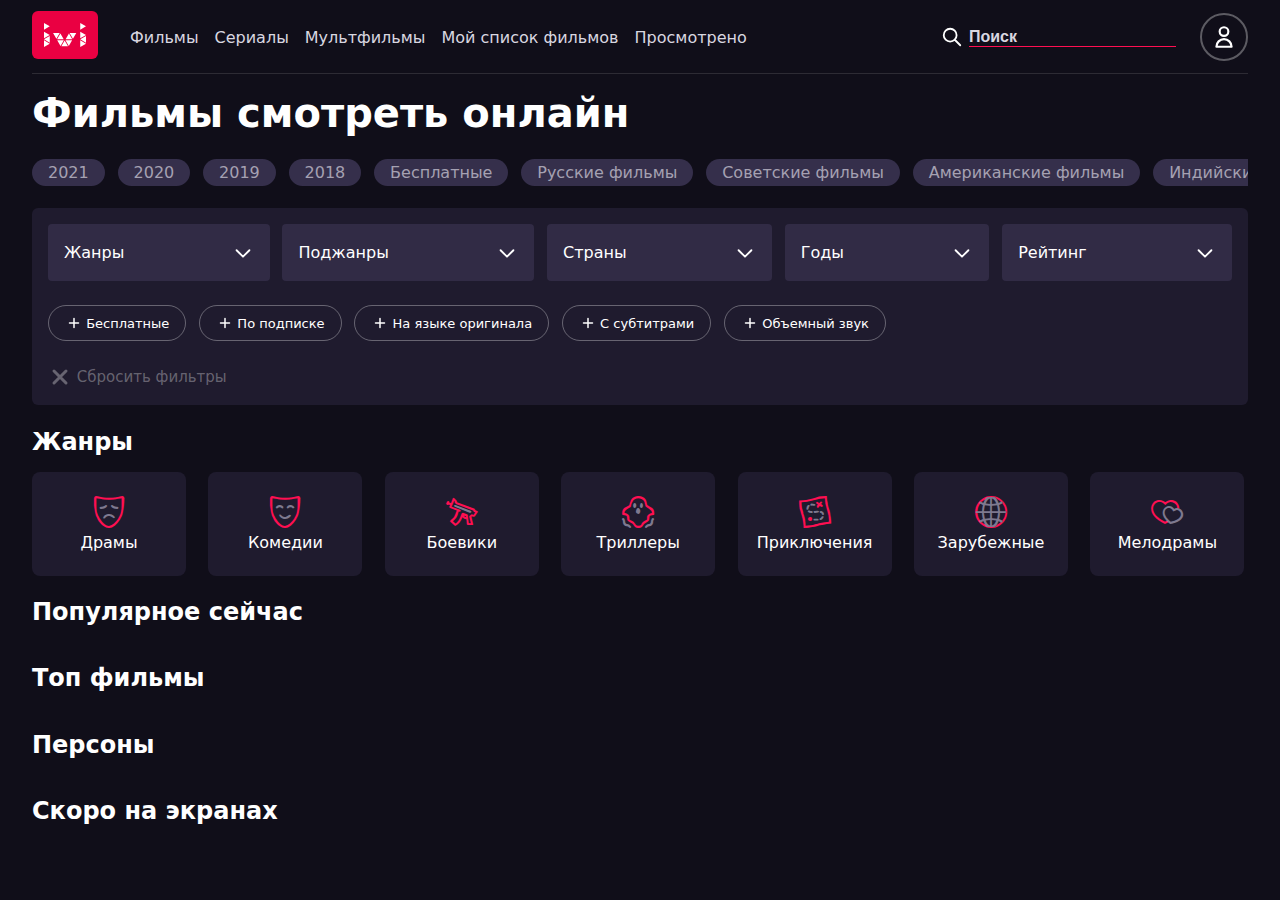
==== index.html @ f09efb50 "feat: Search Page support & fix: surname of persons" ====
<!DOCTYPE html>
<html lang="en">
  <head>
    <meta charset="UTF-8" />
    <meta http-equiv="X-UA-Compatible" content="IE=edge" />
    <meta name="viewport" content="width=device-width, initial-scale=1.0" />
    <link rel="stylesheet" href="css/style.css" />
    <title>Kino</title>
  </head>
  <body>
    <header class="header">
      <div class="header__left">
        <div class="header__logo">
          <svg width="66" height="48" viewBox="0 0 77 56">
            <rect width="77" height="56" rx="7" fill="#ea0042" />
            <path
              d="M42.9366 40.7667L46.817 34.0422H39.0542L42.9366 40.7667zM33.2842 40.7667L37.1646 34.0422H29.4038L33.2842 40.7667zM38.1109 34.4344L41.9933 41.1589H34.2305L38.1109 34.4344zM47.774 32.3855L51.6544 25.661H43.8916L47.774 32.3855zM43.1006 26.308L46.981 33.0325H39.2202L43.1006 26.308zM28.4478 32.3884L24.5674 25.6638H32.3302L28.4478 32.3884zM33.1231 26.308L29.2407 33.0325H37.0035L33.1231 26.308zM20.7219 28.0293L14 24.1454V31.9112L20.7219 28.0293zM20.7219 38.1181L14 34.2363V42L20.7219 38.1181zM14.001 33.0736L20.7209 29.1918V36.9555L14.001 33.0736zM20.7219 17.8839L14 14V21.7657L20.7219 17.8839zM62.9998 28.0293L56.2778 24.1454V31.9112L62.9998 28.0293zM62.9998 38.1181L56.2778 34.2363V42L62.9998 38.1181zM56.2788 33.0736L62.9988 29.1918V36.9555L56.2788 33.0736zM62.9998 17.8839L56.2778 14V21.7657L62.9998 17.8839z"
              fill="#fff"
            />
          </svg>
        </div>
        <ul class="header__tabs">
          <li class="header__tab">
            <a class="header__tab-link" href="#">Фильмы</a>
          </li>
          <li class="header__tab">
            <a class="header__tab-link" href="#">Сериалы</a>
          </li>
          <li class="header__tab">
            <a class="header__tab-link" href="#">Мультфильмы</a>
          </li>
          <li class="header__tab">
            <a class="header__tab-link" href="#">Мой список фильмов</a>
          </li>
          <li class="header__tab">
            <a class="header__tab-link" href="#">Просмотрено</a>
          </li>
        </ul>
      </div>
      <div class="header__right">
        <form action="/search.html" id="search-form" class="header__search">
          <svg
            class="header__search-icon"
            width="22"
            height="22"
            fill="none"
            viewBox="0 0 24 24"
            stroke="white"
          >
            <path
              stroke-linecap="round"
              stroke-linejoin="round"
              stroke-width="2"
              d="M21 21l-6-6m2-5a7 7 0 11-14 0 7 7 0 0114 0z"
            />
          </svg>
          <input
            class="header__search-input"
            type="text"
            placeholder="Поиск"
            name="search"
          />
        </form>
        <div class="header__profile">
          <button class="header__profile-button">
            <svg
              width="26"
              height="26"
              fill="none"
              viewBox="0 0 24 24"
              stroke="#ffffff"
            >
              <path
                stroke-linecap="round"
                stroke-linejoin="round"
                stroke-width="2"
                d="M16 7a4 4 0 11-8 0 4 4 0 018 0zM12 14a7 7 0 00-7 7h14a7 7 0 00-7-7z"
              />
            </svg>
          </button>
        </div>
      </div>
    </header>
    <main class="content">
      <h1 class="content__header">Фильмы смотреть онлайн</h1>
      <section class="catalog">
        <ul class="catalog__categories hidden-scroll">
          <li class="catalog__category">
            <a class="catalog__category-link" href="#">2021</a>
          </li>
          <li class="catalog__category">
            <a class="catalog__category-link" href="#">2020</a>
          </li>
          <li class="catalog__category">
            <a class="catalog__category-link" href="#">2019</a>
          </li>
          <li class="catalog__category">
            <a class="catalog__category-link" href="#">2018</a>
          </li>
          <li class="catalog__category">
            <a class="catalog__category-link" href="#">Бесплатные</a>
          </li>
          <li class="catalog__category">
            <a class="catalog__category-link" href="#">Русские фильмы</a>
          </li>
          <li class="catalog__category">
            <a class="catalog__category-link" href="#">Советские фильмы</a>
          </li>
          <li class="catalog__category">
            <a class="catalog__category-link" href="#">Американские фильмы</a>
          </li>
          <li class="catalog__category">
            <a class="catalog__category-link" href="#">Индийские фильмы</a>
          </li>
          <li class="catalog__category">
            <a class="catalog__category-link" href="#">Комедии</a>
          </li>
          <li class="catalog__category">
            <a class="catalog__category-link" href="#">Ужасы</a>
          </li>
          <li class="catalog__category">
            <a class="catalog__category-link" href="#">Фантастические</a>
          </li>
          <li class="catalog__category">
            <a class="catalog__category-link" href="#">Мелодрамы</a>
          </li>
          <li class="catalog__category">
            <a class="catalog__category-link" href="#">Триллеры</a>
          </li>
          <li class="catalog__category">
            <a class="catalog__category-link" href="#">Драмы</a>
          </li>
          <li class="catalog__category">
            <a class="catalog__category-link" href="#">Военные</a>
          </li>
          <li class="catalog__category">
            <a class="catalog__category-link" href="#">Документальные</a>
          </li>
        </ul>
      </section>
      <section class="filter-bar">
        <div class="filter-bar__filters">
          <div class="filter-bar__filter">
            <p>Жанры</p>
            <svg
              xmlns="http://www.w3.org/2000/svg"
              width="22"
              height="22"
              fill="none"
              viewBox="0 0 24 24"
              stroke="white"
            >
              <path
                stroke-linecap="round"
                stroke-linejoin="round"
                stroke-width="2"
                d="M19 9l-7 7-7-7"
              />
            </svg>
          </div>
          <div class="filter-bar__filter">
            <p>Поджанры</p>
            <svg
              xmlns="http://www.w3.org/2000/svg"
              width="22"
              height="22"
              fill="none"
              viewBox="0 0 24 24"
              stroke="white"
            >
              <path
                stroke-linecap="round"
                stroke-linejoin="round"
                stroke-width="2"
                d="M19 9l-7 7-7-7"
              />
            </svg>
          </div>
          <div class="filter-bar__filter">
            <p>Страны</p>
            <svg
              xmlns="http://www.w3.org/2000/svg"
              width="22"
              height="22"
              fill="none"
              viewBox="0 0 24 24"
              stroke="white"
            >
              <path
                stroke-linecap="round"
                stroke-linejoin="round"
                stroke-width="2"
                d="M19 9l-7 7-7-7"
              />
            </svg>
          </div>
          <div class="filter-bar__filter">
            <p>Годы</p>
            <svg
              xmlns="http://www.w3.org/2000/svg"
              width="22"
              height="22"
              fill="none"
              viewBox="0 0 24 24"
              stroke="white"
            >
              <path
                stroke-linecap="round"
                stroke-linejoin="round"
                stroke-width="2"
                d="M19 9l-7 7-7-7"
              />
            </svg>
          </div>
          <div class="filter-bar__filter">
            <p>Рейтинг</p>
            <svg
              xmlns="http://www.w3.org/2000/svg"
              width="22"
              height="22"
              fill="none"
              viewBox="0 0 24 24"
              stroke="white"
            >
              <path
                stroke-linecap="round"
                stroke-linejoin="round"
                stroke-width="2"
                d="M19 9l-7 7-7-7"
              />
            </svg>
          </div>
        </div>
        <div class="filter-bar__tags">
          <div class="filter-bar__tag">
            <svg
              xmlns="http://www.w3.org/2000/svg"
              width="18"
              height="18"
              fill="none"
              viewBox="0 0 24 24"
              stroke="white"
            >
              <path
                stroke-linecap="round"
                stroke-linejoin="round"
                stroke-width="2"
                d="M12 6v6m0 0v6m0-6h6m-6 0H6"
              />
            </svg>
            <p>Бесплатные</p>
          </div>
          <div class="filter-bar__tag">
            <svg
              xmlns="http://www.w3.org/2000/svg"
              width="18"
              height="18"
              fill="none"
              viewBox="0 0 24 24"
              stroke="white"
            >
              <path
                stroke-linecap="round"
                stroke-linejoin="round"
                stroke-width="2"
                d="M12 6v6m0 0v6m0-6h6m-6 0H6"
              />
            </svg>
            <p>По подписке</p>
          </div>
          <div class="filter-bar__tag">
            <svg
              xmlns="http://www.w3.org/2000/svg"
              width="18"
              height="18"
              fill="none"
              viewBox="0 0 24 24"
              stroke="white"
            >
              <path
                stroke-linecap="round"
                stroke-linejoin="round"
                stroke-width="2"
                d="M12 6v6m0 0v6m0-6h6m-6 0H6"
              />
            </svg>
            <p>На языке оригинала</p>
          </div>
          <div class="filter-bar__tag">
            <svg
              xmlns="http://www.w3.org/2000/svg"
              width="18"
              height="18"
              fill="none"
              viewBox="0 0 24 24"
              stroke="white"
            >
              <path
                stroke-linecap="round"
                stroke-linejoin="round"
                stroke-width="2"
                d="M12 6v6m0 0v6m0-6h6m-6 0H6"
              />
            </svg>
            <p>С субтитрами</p>
          </div>
          <div class="filter-bar__tag">
            <svg
              xmlns="http://www.w3.org/2000/svg"
              width="18"
              height="18"
              fill="none"
              viewBox="0 0 24 24"
              stroke="white"
            >
              <path
                stroke-linecap="round"
                stroke-linejoin="round"
                stroke-width="2"
                d="M12 6v6m0 0v6m0-6h6m-6 0H6"
              />
            </svg>
            <p>Объемный звук</p>
          </div>
        </div>
        <div class="filter-bar__reset">
          <svg
            xmlns="http://www.w3.org/2000/svg"
            width="24"
            height="24"
            fill="none"
            viewBox="0 0 24 24"
            stroke="#676471"
          >
            <path
              stroke-linecap="round"
              stroke-linejoin="round"
              stroke-width="3"
              d="M6 18L18 6M6 6l12 12"
            />
          </svg>
          <p class="filter-bar__reset-text">Сбросить фильтры</p>
        </div>
      </section>
      <section class="section">
        <h2 class="section__header">Жанры</h2>
        <div class="section__body genres hidden-scroll">
          <div class="genres__genre-card">
            <div
              class="genres__genre-icon"
              icon-inner="&#xE16F;"
              icon-outer="&#xE16E;"
            ></div>
            <p>Драмы</p>
          </div>
          <div class="genres__genre-card">
            <div
              class="genres__genre-icon"
              icon-inner="&#xE152;"
              icon-outer="&#xE16E;"
            ></div>
            <p>Комедии</p>
          </div>
          <div class="genres__genre-card">
            <div
              class="genres__genre-icon"
              icon-inner="&#xE12F;"
              icon-outer="&#xE130;"
            ></div>
            <p>Боевики</p>
          </div>
          <div class="genres__genre-card">
            <div
              class="genres__genre-icon"
              icon-inner="&#xE1E0;"
              icon-outer="&#xE1E1;"
            ></div>
            <p>Триллеры</p>
          </div>
          <div class="genres__genre-card">
            <div
              class="genres__genre-icon"
              icon-inner="&#xE139;"
              icon-outer="&#xE138;"
            ></div>
            <p>Приключения</p>
          </div>
          <div class="genres__genre-card">
            <div
              class="genres__genre-icon"
              icon-inner="&#xE18A;"
              icon-outer="&#xE18B;"
            ></div>
            <p>Зарубежные</p>
          </div>
          <div class="genres__genre-card">
            <div
              class="genres__genre-icon"
              icon-inner="&#xE1A8;"
              icon-outer="&#xE1A7;"
            ></div>
            <p>Мелодрамы</p>
          </div>
          <div class="genres__genre-card">
            <div
              class="genres__genre-icon"
              icon-inner="&#xE17D;"
              icon-outer="&#xE17C;"
            ></div>
            <p>Фантастика</p>
          </div>
          <div class="genres__genre-card">
            <div
              class="genres__genre-icon"
              icon-inner="&#xE181;"
              icon-outer="&#xE182;"
            ></div>
            <p>Фэнтези</p>
          </div>
          <div class="genres__genre-card">
            <div
              class="genres__genre-icon"
              icon-inner="&#xE178;"
              icon-outer="&#xE179;"
            ></div>
            <p>Семейные</p>
          </div>
          <div class="genres__genre-card">
            <div
              class="genres__genre-icon"
              icon-inner="&#xE15D;"
              icon-outer="&#xE15E;"
            ></div>
            <p>Детективы</p>
          </div>
          <div class="genres__genre-card">
            <div
              class="genres__genre-icon"
              icon-inner="&#xE192;"
              icon-outer="&#xE193;"
            ></div>
            <p>Ужасы</p>
          </div>
          <div class="genres__genre-card">
            <div
              class="genres__genre-icon"
              icon-inner="&#xE1D3;"
              icon-outer="&#xE1D4;"
            ></div>
            <p>Советские</p>
          </div>
          <div class="genres__genre-card">
            <div
              class="genres__genre-icon"
              icon-inner="&#xE1AC;"
              icon-outer="&#xE1AD;"
            ></div>
            <p>Военные</p>
          </div>
          <div class="genres__genre-card">
            <div
              class="genres__genre-icon"
              icon-inner="&#xE1C7;"
              icon-outer="&#xE1C8;"
            ></div>
            <p>Русские</p>
          </div>
          <div class="genres__genre-card">
            <div
              class="genres__genre-icon"
              icon-inner="&#xE18F;"
              icon-outer="&#xE190;"
            ></div>
            <p>Исторические</p>
          </div>
          <div class="genres__genre-card">
            <div
              class="genres__genre-icon"
              icon-inner="&#xE19B;"
              icon-outer="&#xE19C;"
            ></div>
            <p>Для детей</p>
          </div>
          <div class="genres__genre-card">
            <div
              class="genres__genre-icon"
              icon-inner="&#xE155;"
              icon-outer="&#xE156;"
            ></div>
            <p>По комиксам</p>
          </div>
          <div class="genres__genre-card">
            <div
              class="genres__genre-icon"
              icon-inner="&#xE162;"
              icon-outer="&#xE163;"
            ></div>
            <p>Катастрофы</p>
          </div>
          <div class="genres__genre-card">
            <div
              class="genres__genre-icon"
              icon-inner="&#xE145;"
              icon-outer="&#xE146;"
            ></div>
            <p>Артхаус</p>
          </div>
          <div class="genres__genre-card">
            <div
              class="genres__genre-icon"
              icon-inner="&#xE1C0;"
              icon-outer="&#xE1C1;"
            ></div>
            <p>Мистические</p>
          </div>
          <div class="genres__genre-card">
            <div
              class="genres__genre-icon"
              icon-inner="&#xE159;"
              icon-outer="&#xE15A;"
            ></div>
            <p>Криминал</p>
          </div>
          <div class="genres__genre-card">
            <div
              class="genres__genre-icon"
              icon-inner="&#xE1DB;"
              icon-outer="&#xE1DC;"
            ></div>
            <p>Спорт</p>
          </div>
          <div class="genres__genre-card">
            <div
              class="genres__genre-icon"
              icon-inner="&#xE148;"
              icon-outer="&#xE149;"
            ></div>
            <p>Биография</p>
          </div>
          <div class="genres__genre-card">
            <div
              class="genres__genre-icon"
              icon-inner="&#xE1E8;"
              icon-outer="&#xE1E9;"
            ></div>
            <p>Вестерн</p>
          </div>
          <div class="genres__genre-card">
            <div
              class="genres__genre-icon"
              icon-inner="&#xE1B3;"
              icon-outer="&#xE1B4;"
            ></div>
            <p>Музыкальные</p>
          </div>
          <div class="genres__genre-card">
            <div
              class="genres__genre-icon"
              icon-inner="&#xE173;"
              icon-outer="&#xE174;"
            ></div>
            <p>Эротика</p>
          </div>
        </div>
      </section>
      <section class="section">
        <h2 class="section__header">Популярное сейчас</h2>
        <div
          id="popular-movies"
          class="section__body movies hidden-scroll"
        ></div>
      </section>
      <section class="section">
        <h2 class="section__header">Топ фильмы</h2>
        <div
          id="top-rated-movies"
          class="section__body movies hidden-scroll"
        ></div>
      </section>
      <section class="section">
        <h2 class="section__header">Персоны</h2>
        <div id="persons" class="section__body persons hidden-scroll"></div>
      </section>
      <section class="section">
        <h2 class="section__header">Скоро на экранах</h2>
        <div
          id="upcoming-movies"
          class="section__body movies hidden-scroll"
        ></div>
      </section>
    </main>
  </body>
  <script src="js/index.js" type="module"></script>
</html>
---- css/style.css ----
@import "defaults.css";
@import "variables.css";
@import "common.css";
@import "header.css";
@import "section.css";
@import "content.css";
@import "catalog.css";
@import "filters.css";
@import "genres.css";
@import "movies.css";
@import "persons.css";
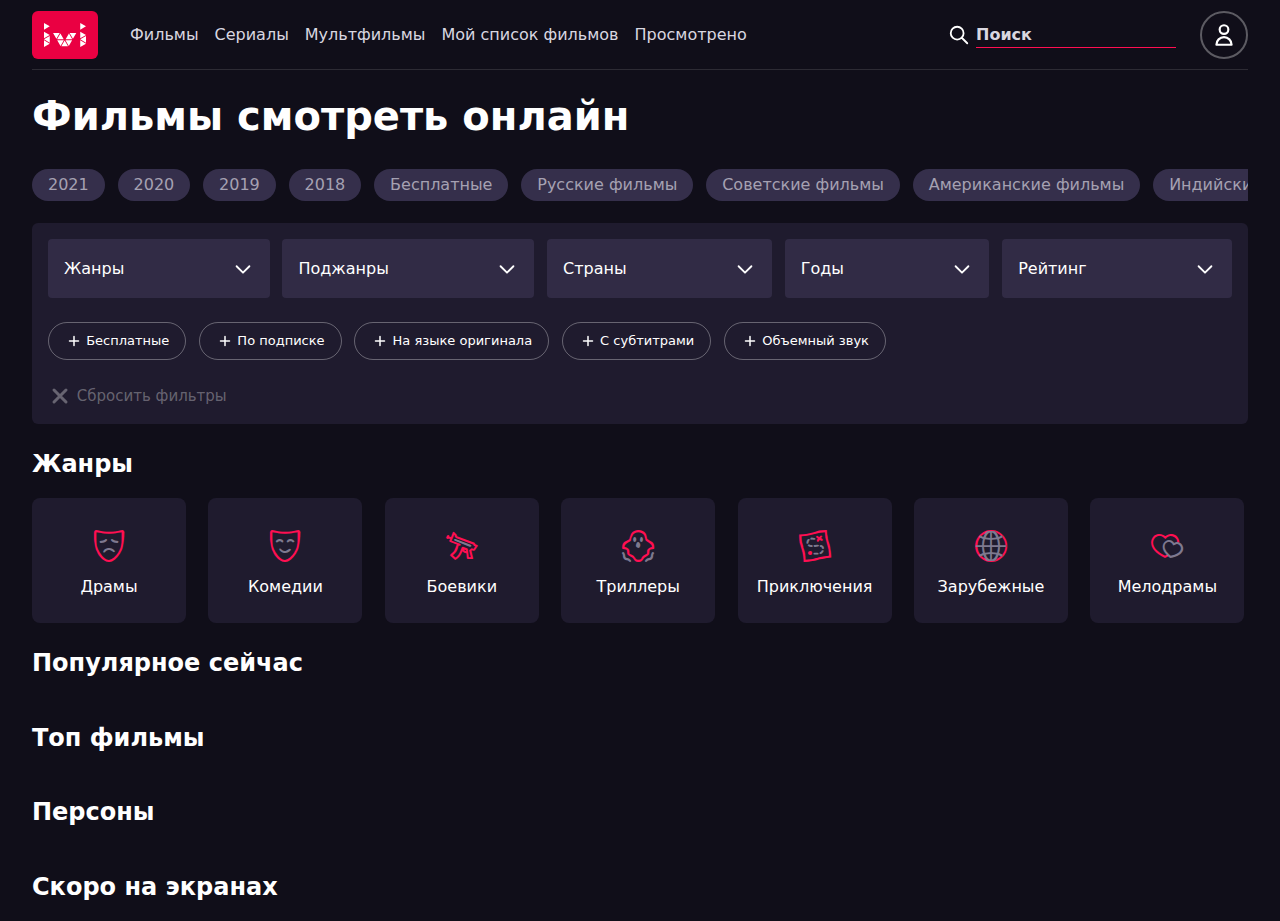
==== commit def3fc0e: "feat: popover for Genre filter" ====
--- a/index.html
+++ b/index.html
@@ -10,7 +10,7 @@
   <body>
     <header class="header">
       <div class="header__left">
-        <div class="header__logo">
+        <a href="/index.html" class="header__logo">
           <svg width="66" height="48" viewBox="0 0 77 56">
             <rect width="77" height="56" rx="7" fill="#ea0042" />
             <path
@@ -18,7 +18,7 @@
               fill="#fff"
             />
           </svg>
-        </div>
+        </a>
         <ul class="header__tabs">
           <li class="header__tab">
             <a class="header__tab-link" href="#">Фильмы</a>
@@ -141,94 +141,419 @@
       <section class="filter-bar">
         <div class="filter-bar__filters">
           <div class="filter-bar__filter">
-            <p>Жанры</p>
-            <svg
-              xmlns="http://www.w3.org/2000/svg"
-              width="22"
-              height="22"
-              fill="none"
-              viewBox="0 0 24 24"
-              stroke="white"
-            >
-              <path
-                stroke-linecap="round"
-                stroke-linejoin="round"
-                stroke-width="2"
-                d="M19 9l-7 7-7-7"
-              />
-            </svg>
+            <div class="filter-bar__filter-btn">
+              <p>Жанры</p>
+              <svg
+                xmlns="http://www.w3.org/2000/svg"
+                width="22"
+                height="22"
+                fill="none"
+                viewBox="0 0 24 24"
+                stroke="white"
+              >
+                <path
+                  stroke-linecap="round"
+                  stroke-linejoin="round"
+                  stroke-width="2"
+                  d="M19 9l-7 7-7-7"
+                />
+              </svg>
+            </div>
+            <div class="filter-bar__popover">
+              <div class="section__body genres genres--small hidden-scroll">
+                <div class="genres__genre-card genres__genre-card--small">
+                  <div
+                    class="genres__genre-icon genres__genre-icon--small"
+                    icon-inner="&#xE16F;"
+                    icon-outer="&#xE16E;"
+                  ></div>
+                  <p>Драмы</p>
+                </div>
+                <div class="genres__genre-card genres__genre-card--small">
+                  <div
+                    class="genres__genre-icon genres__genre-icon--small"
+                    icon-inner="&#xE152;"
+                    icon-outer="&#xE16E;"
+                  ></div>
+                  <p>Комедии</p>
+                </div>
+                <div class="genres__genre-card genres__genre-card--small">
+                  <div
+                    class="genres__genre-icon genres__genre-icon--small"
+                    icon-inner="&#xE12F;"
+                    icon-outer="&#xE130;"
+                  ></div>
+                  <p>Боевики</p>
+                </div>
+                <div class="genres__genre-card genres__genre-card--small">
+                  <div
+                    class="genres__genre-icon genres__genre-icon--small"
+                    icon-inner="&#xE1E0;"
+                    icon-outer="&#xE1E1;"
+                  ></div>
+                  <p>Триллеры</p>
+                </div>
+                <div class="genres__genre-card genres__genre-card--small">
+                  <div
+                    class="genres__genre-icon genres__genre-icon--small"
+                    icon-inner="&#xE139;"
+                    icon-outer="&#xE138;"
+                  ></div>
+                  <p>Приключения</p>
+                </div>
+                <div class="genres__genre-card genres__genre-card--small">
+                  <div
+                    class="genres__genre-icon genres__genre-icon--small"
+                    icon-inner="&#xE18A;"
+                    icon-outer="&#xE18B;"
+                  ></div>
+                  <p>Зарубежные</p>
+                </div>
+                <div class="genres__genre-card genres__genre-card--small">
+                  <div
+                    class="genres__genre-icon genres__genre-icon--small"
+                    icon-inner="&#xE1A8;"
+                    icon-outer="&#xE1A7;"
+                  ></div>
+                  <p>Мелодрамы</p>
+                </div>
+                <div class="genres__genre-card genres__genre-card--small">
+                  <div
+                    class="genres__genre-icon genres__genre-icon--small"
+                    icon-inner="&#xE17D;"
+                    icon-outer="&#xE17C;"
+                  ></div>
+                  <p>Фантастика</p>
+                </div>
+                <div class="genres__genre-card genres__genre-card--small">
+                  <div
+                    class="genres__genre-icon genres__genre-icon--small"
+                    icon-inner="&#xE181;"
+                    icon-outer="&#xE182;"
+                  ></div>
+                  <p>Фэнтези</p>
+                </div>
+                <div class="genres__genre-card genres__genre-card--small">
+                  <div
+                    class="genres__genre-icon genres__genre-icon--small"
+                    icon-inner="&#xE178;"
+                    icon-outer="&#xE179;"
+                  ></div>
+                  <p>Семейные</p>
+                </div>
+                <div class="genres__genre-card genres__genre-card--small">
+                  <div
+                    class="genres__genre-icon genres__genre-icon--small"
+                    icon-inner="&#xE15D;"
+                    icon-outer="&#xE15E;"
+                  ></div>
+                  <p>Детективы</p>
+                </div>
+                <div class="genres__genre-card genres__genre-card--small">
+                  <div
+                    class="genres__genre-icon genres__genre-icon--small"
+                    icon-inner="&#xE192;"
+                    icon-outer="&#xE193;"
+                  ></div>
+                  <p>Ужасы</p>
+                </div>
+                <div class="genres__genre-card genres__genre-card--small">
+                  <div
+                    class="genres__genre-icon genres__genre-icon--small"
+                    icon-inner="&#xE1D3;"
+                    icon-outer="&#xE1D4;"
+                  ></div>
+                  <p>Советские</p>
+                </div>
+                <div class="genres__genre-card genres__genre-card--small">
+                  <div
+                    class="genres__genre-icon genres__genre-icon--small"
+                    icon-inner="&#xE1AC;"
+                    icon-outer="&#xE1AD;"
+                  ></div>
+                  <p>Военные</p>
+                </div>
+                <div class="genres__genre-card genres__genre-card--small">
+                  <div
+                    class="genres__genre-icon genres__genre-icon--small"
+                    icon-inner="&#xE1C7;"
+                    icon-outer="&#xE1C8;"
+                  ></div>
+                  <p>Русские</p>
+                </div>
+                <div class="genres__genre-card genres__genre-card--small">
+                  <div
+                    class="genres__genre-icon genres__genre-icon--small"
+                    icon-inner="&#xE18F;"
+                    icon-outer="&#xE190;"
+                  ></div>
+                  <p>Исторические</p>
+                </div>
+                <div class="genres__genre-card genres__genre-card--small">
+                  <div
+                    class="genres__genre-icon genres__genre-icon--small"
+                    icon-inner="&#xE19B;"
+                    icon-outer="&#xE19C;"
+                  ></div>
+                  <p>Для детей</p>
+                </div>
+                <div class="genres__genre-card genres__genre-card--small">
+                  <div
+                    class="genres__genre-icon genres__genre-icon--small"
+                    icon-inner="&#xE155;"
+                    icon-outer="&#xE156;"
+                  ></div>
+                  <p>По комиксам</p>
+                </div>
+                <div class="genres__genre-card genres__genre-card--small">
+                  <div
+                    class="genres__genre-icon genres__genre-icon--small"
+                    icon-inner="&#xE162;"
+                    icon-outer="&#xE163;"
+                  ></div>
+                  <p>Катастрофы</p>
+                </div>
+                <div class="genres__genre-card genres__genre-card--small">
+                  <div
+                    class="genres__genre-icon genres__genre-icon--small"
+                    icon-inner="&#xE145;"
+                    icon-outer="&#xE146;"
+                  ></div>
+                  <p>Артхаус</p>
+                </div>
+                <div class="genres__genre-card genres__genre-card--small">
+                  <div
+                    class="genres__genre-icon genres__genre-icon--small"
+                    icon-inner="&#xE1C0;"
+                    icon-outer="&#xE1C1;"
+                  ></div>
+                  <p>Мистические</p>
+                </div>
+                <div class="genres__genre-card genres__genre-card--small">
+                  <div
+                    class="genres__genre-icon genres__genre-icon--small"
+                    icon-inner="&#xE159;"
+                    icon-outer="&#xE15A;"
+                  ></div>
+                  <p>Криминал</p>
+                </div>
+                <div class="genres__genre-card genres__genre-card--small">
+                  <div
+                    class="genres__genre-icon genres__genre-icon--small"
+                    icon-inner="&#xE1DB;"
+                    icon-outer="&#xE1DC;"
+                  ></div>
+                  <p>Спорт</p>
+                </div>
+                <div class="genres__genre-card genres__genre-card--small">
+                  <div
+                    class="genres__genre-icon genres__genre-icon--small"
+                    icon-inner="&#xE148;"
+                    icon-outer="&#xE149;"
+                  ></div>
+                  <p>Биография</p>
+                </div>
+                <div class="genres__genre-card genres__genre-card--small">
+                  <div
+                    class="genres__genre-icon genres__genre-icon--small"
+                    icon-inner="&#xE1E8;"
+                    icon-outer="&#xE1E9;"
+                  ></div>
+                  <p>Вестерн</p>
+                </div>
+                <div class="genres__genre-card genres__genre-card--small">
+                  <div
+                    class="genres__genre-icon genres__genre-icon--small"
+                    icon-inner="&#xE1B3;"
+                    icon-outer="&#xE1B4;"
+                  ></div>
+                  <p>Музыкальные</p>
+                </div>
+                <div class="genres__genre-card genres__genre-card--small">
+                  <div
+                    class="genres__genre-icon genres__genre-icon--small"
+                    icon-inner="&#xE173;"
+                    icon-outer="&#xE174;"
+                  ></div>
+                  <p>Эротика</p>
+                </div>
+              </div>
+              <ul class="filter-bar__genreslist">
+                <li>
+                  <a class="filter-bar__genreslist-item" href="#">Артхаус</a>
+                </li>
+                <li>
+                  <a class="filter-bar__genreslist-item" href="#">Биография</a>
+                </li>
+                <li>
+                  <a class="filter-bar__genreslist-item" href="#">Боевики</a>
+                </li>
+                <li>
+                  <a class="filter-bar__genreslist-item" href="#">Вестерн</a>
+                </li>
+                <li>
+                  <a class="filter-bar__genreslist-item" href="#">Военные</a>
+                </li>
+                <li>
+                  <a class="filter-bar__genreslist-item" href="#">Детективы</a>
+                </li>
+                <li>
+                  <a class="filter-bar__genreslist-item" href="#">Для детей</a>
+                </li>
+                <li>
+                  <a class="filter-bar__genreslist-item" href="#"
+                    >Документальные</a
+                  >
+                </li>
+                <li>
+                  <a class="filter-bar__genreslist-item" href="#">Драмы</a>
+                </li>
+                <li>
+                  <a class="filter-bar__genreslist-item" href="#">Зарубежные</a>
+                </li>
+                <li>
+                  <a class="filter-bar__genreslist-item" href="#"
+                    >Исторические</a
+                  >
+                </li>
+                <li>
+                  <a class="filter-bar__genreslist-item" href="#">Катастрофы</a>
+                </li>
+                <li>
+                  <a class="filter-bar__genreslist-item" href="#">Комедии</a>
+                </li>
+                <li>
+                  <a class="filter-bar__genreslist-item" href="#">Криминал</a>
+                </li>
+                <li>
+                  <a class="filter-bar__genreslist-item" href="#">Мелодрамы</a>
+                </li>
+                <li>
+                  <a class="filter-bar__genreslist-item" href="#"
+                    >Мистические</a
+                  >
+                </li>
+                <li>
+                  <a class="filter-bar__genreslist-item" href="#"
+                    >Музыкальные</a
+                  >
+                </li>
+                <li>
+                  <a class="filter-bar__genreslist-item" href="#"
+                    >По комиксам</a
+                  >
+                </li>
+                <li>
+                  <a class="filter-bar__genreslist-item" href="#"
+                    >Приключения</a
+                  >
+                </li>
+                <li>
+                  <a class="filter-bar__genreslist-item" href="#">Русские</a>
+                </li>
+                <li>
+                  <a class="filter-bar__genreslist-item" href="#">Семейные</a>
+                </li>
+                <li>
+                  <a class="filter-bar__genreslist-item" href="#">Советские</a>
+                </li>
+                <li>
+                  <a class="filter-bar__genreslist-item" href="#">Спорт</a>
+                </li>
+                <li>
+                  <a class="filter-bar__genreslist-item" href="#">Триллеры</a>
+                </li>
+                <li>
+                  <a class="filter-bar__genreslist-item" href="#">Ужасы</a>
+                </li>
+                <li>
+                  <a class="filter-bar__genreslist-item" href="#">Фантастика</a>
+                </li>
+                <li>
+                  <a class="filter-bar__genreslist-item" href="#">Фэнтези</a>
+                </li>
+              </ul>
+            </div>
           </div>
           <div class="filter-bar__filter">
-            <p>Поджанры</p>
-            <svg
-              xmlns="http://www.w3.org/2000/svg"
-              width="22"
-              height="22"
-              fill="none"
-              viewBox="0 0 24 24"
-              stroke="white"
-            >
-              <path
-                stroke-linecap="round"
-                stroke-linejoin="round"
-                stroke-width="2"
-                d="M19 9l-7 7-7-7"
-              />
-            </svg>
+            <div class="filter-bar__filter-btn">
+              <p>Поджанры</p>
+              <svg
+                xmlns="http://www.w3.org/2000/svg"
+                width="22"
+                height="22"
+                fill="none"
+                viewBox="0 0 24 24"
+                stroke="white"
+              >
+                <path
+                  stroke-linecap="round"
+                  stroke-linejoin="round"
+                  stroke-width="2"
+                  d="M19 9l-7 7-7-7"
+                />
+              </svg>
+            </div>
           </div>
           <div class="filter-bar__filter">
-            <p>Страны</p>
-            <svg
-              xmlns="http://www.w3.org/2000/svg"
-              width="22"
-              height="22"
-              fill="none"
-              viewBox="0 0 24 24"
-              stroke="white"
-            >
-              <path
-                stroke-linecap="round"
-                stroke-linejoin="round"
-                stroke-width="2"
-                d="M19 9l-7 7-7-7"
-              />
-            </svg>
+            <div class="filter-bar__filter-btn">
+              <p>Страны</p>
+              <svg
+                xmlns="http://www.w3.org/2000/svg"
+                width="22"
+                height="22"
+                fill="none"
+                viewBox="0 0 24 24"
+                stroke="white"
+              >
+                <path
+                  stroke-linecap="round"
+                  stroke-linejoin="round"
+                  stroke-width="2"
+                  d="M19 9l-7 7-7-7"
+                />
+              </svg>
+            </div>
           </div>
           <div class="filter-bar__filter">
-            <p>Годы</p>
-            <svg
-              xmlns="http://www.w3.org/2000/svg"
-              width="22"
-              height="22"
-              fill="none"
-              viewBox="0 0 24 24"
-              stroke="white"
-            >
-              <path
-                stroke-linecap="round"
-                stroke-linejoin="round"
-                stroke-width="2"
-                d="M19 9l-7 7-7-7"
-              />
-            </svg>
+            <div class="filter-bar__filter-btn">
+              <p>Годы</p>
+              <svg
+                xmlns="http://www.w3.org/2000/svg"
+                width="22"
+                height="22"
+                fill="none"
+                viewBox="0 0 24 24"
+                stroke="white"
+              >
+                <path
+                  stroke-linecap="round"
+                  stroke-linejoin="round"
+                  stroke-width="2"
+                  d="M19 9l-7 7-7-7"
+                />
+              </svg>
+            </div>
           </div>
           <div class="filter-bar__filter">
-            <p>Рейтинг</p>
-            <svg
-              xmlns="http://www.w3.org/2000/svg"
-              width="22"
-              height="22"
-              fill="none"
-              viewBox="0 0 24 24"
-              stroke="white"
-            >
-              <path
-                stroke-linecap="round"
-                stroke-linejoin="round"
-                stroke-width="2"
-                d="M19 9l-7 7-7-7"
-              />
-            </svg>
+            <div class="filter-bar__filter-btn">
+              <p>Рейтинг</p>
+              <svg
+                xmlns="http://www.w3.org/2000/svg"
+                width="22"
+                height="22"
+                fill="none"
+                viewBox="0 0 24 24"
+                stroke="white"
+              >
+                <path
+                  stroke-linecap="round"
+                  stroke-linejoin="round"
+                  stroke-width="2"
+                  d="M19 9l-7 7-7-7"
+                />
+              </svg>
+            </div>
           </div>
         </div>
         <div class="filter-bar__tags">
--- a/css/style.css
+++ b/css/style.css
@@ -1,3 +1,4 @@
+@import "css-reset.css";
 @import "defaults.css";
 @import "variables.css";
 @import "common.css";
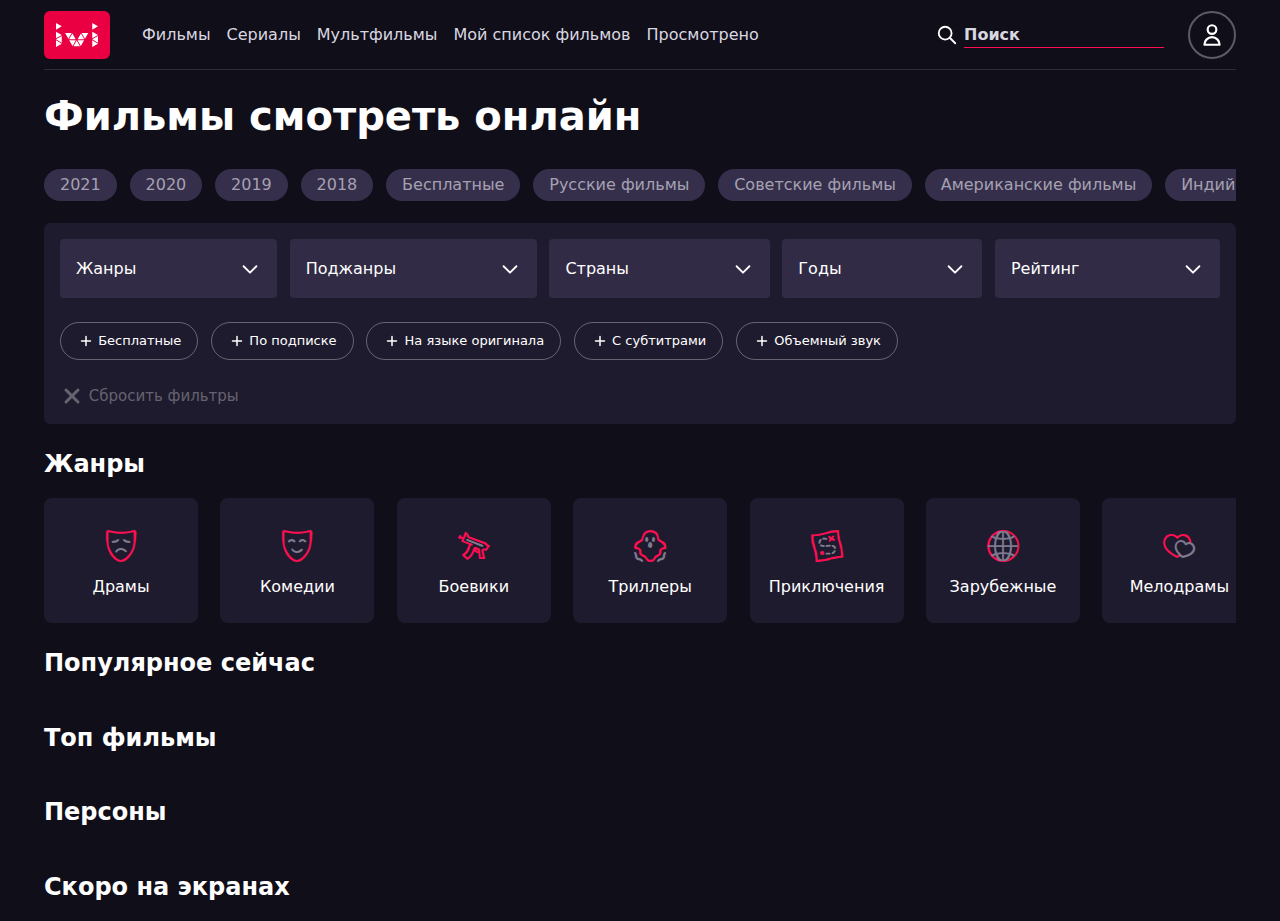
==== commit facf1fc3: "feat: Adaptive header & filters for Tablet" ====
--- a/index.html
+++ b/index.html
@@ -10,6 +10,16 @@
   <body>
     <header class="header">
       <div class="header__left">
+        <div class="header__hamburger-button">
+          <svg height="20" fill="none" viewBox="0 0 24 24" stroke="white">
+            <path
+              stroke-linecap="round"
+              stroke-linejoin="round"
+              stroke-width="2"
+              d="M4 6h16M4 12h16M4 18h16"
+            />
+          </svg>
+        </div>
         <a href="/index.html" class="header__logo">
           <svg width="66" height="48" viewBox="0 0 77 56">
             <rect width="77" height="56" rx="7" fill="#ea0042" />
@@ -141,7 +151,7 @@
       <section class="filter-bar">
         <div class="filter-bar__filters">
           <div class="filter-bar__filter">
-            <div class="filter-bar__filter-btn">
+            <div class="filter-bar__filter-button">
               <p>Жанры</p>
               <svg
                 xmlns="http://www.w3.org/2000/svg"
@@ -378,105 +388,93 @@
                   <p>Эротика</p>
                 </div>
               </div>
-              <ul class="filter-bar__genreslist">
-                <li>
-                  <a class="filter-bar__genreslist-item" href="#">Артхаус</a>
-                </li>
-                <li>
-                  <a class="filter-bar__genreslist-item" href="#">Биография</a>
-                </li>
-                <li>
-                  <a class="filter-bar__genreslist-item" href="#">Боевики</a>
-                </li>
-                <li>
-                  <a class="filter-bar__genreslist-item" href="#">Вестерн</a>
-                </li>
-                <li>
-                  <a class="filter-bar__genreslist-item" href="#">Военные</a>
-                </li>
-                <li>
-                  <a class="filter-bar__genreslist-item" href="#">Детективы</a>
-                </li>
-                <li>
-                  <a class="filter-bar__genreslist-item" href="#">Для детей</a>
-                </li>
-                <li>
-                  <a class="filter-bar__genreslist-item" href="#"
-                    >Документальные</a
-                  >
-                </li>
-                <li>
-                  <a class="filter-bar__genreslist-item" href="#">Драмы</a>
-                </li>
-                <li>
-                  <a class="filter-bar__genreslist-item" href="#">Зарубежные</a>
-                </li>
-                <li>
-                  <a class="filter-bar__genreslist-item" href="#"
-                    >Исторические</a
-                  >
-                </li>
-                <li>
-                  <a class="filter-bar__genreslist-item" href="#">Катастрофы</a>
-                </li>
-                <li>
-                  <a class="filter-bar__genreslist-item" href="#">Комедии</a>
-                </li>
-                <li>
-                  <a class="filter-bar__genreslist-item" href="#">Криминал</a>
-                </li>
-                <li>
-                  <a class="filter-bar__genreslist-item" href="#">Мелодрамы</a>
-                </li>
-                <li>
-                  <a class="filter-bar__genreslist-item" href="#"
-                    >Мистические</a
-                  >
-                </li>
-                <li>
-                  <a class="filter-bar__genreslist-item" href="#"
-                    >Музыкальные</a
-                  >
-                </li>
-                <li>
-                  <a class="filter-bar__genreslist-item" href="#"
-                    >По комиксам</a
-                  >
-                </li>
-                <li>
-                  <a class="filter-bar__genreslist-item" href="#"
-                    >Приключения</a
-                  >
-                </li>
-                <li>
-                  <a class="filter-bar__genreslist-item" href="#">Русские</a>
-                </li>
-                <li>
-                  <a class="filter-bar__genreslist-item" href="#">Семейные</a>
-                </li>
-                <li>
-                  <a class="filter-bar__genreslist-item" href="#">Советские</a>
-                </li>
-                <li>
-                  <a class="filter-bar__genreslist-item" href="#">Спорт</a>
-                </li>
-                <li>
-                  <a class="filter-bar__genreslist-item" href="#">Триллеры</a>
-                </li>
-                <li>
-                  <a class="filter-bar__genreslist-item" href="#">Ужасы</a>
-                </li>
-                <li>
-                  <a class="filter-bar__genreslist-item" href="#">Фантастика</a>
-                </li>
-                <li>
-                  <a class="filter-bar__genreslist-item" href="#">Фэнтези</a>
+              <ul class="filter-bar__list">
+                <li>
+                  <a class="filter-bar__list-item" href="#">Артхаус</a>
+                </li>
+                <li>
+                  <a class="filter-bar__list-item" href="#">Биография</a>
+                </li>
+                <li>
+                  <a class="filter-bar__list-item" href="#">Боевики</a>
+                </li>
+                <li>
+                  <a class="filter-bar__list-item" href="#">Вестерн</a>
+                </li>
+                <li>
+                  <a class="filter-bar__list-item" href="#">Военные</a>
+                </li>
+                <li>
+                  <a class="filter-bar__list-item" href="#">Детективы</a>
+                </li>
+                <li>
+                  <a class="filter-bar__list-item" href="#">Для детей</a>
+                </li>
+                <li>
+                  <a class="filter-bar__list-item" href="#">Документальные</a>
+                </li>
+                <li>
+                  <a class="filter-bar__list-item" href="#">Драмы</a>
+                </li>
+                <li>
+                  <a class="filter-bar__list-item" href="#">Зарубежные</a>
+                </li>
+                <li>
+                  <a class="filter-bar__list-item" href="#">Исторические</a>
+                </li>
+                <li>
+                  <a class="filter-bar__list-item" href="#">Катастрофы</a>
+                </li>
+                <li>
+                  <a class="filter-bar__list-item" href="#">Комедии</a>
+                </li>
+                <li>
+                  <a class="filter-bar__list-item" href="#">Криминал</a>
+                </li>
+                <li>
+                  <a class="filter-bar__list-item" href="#">Мелодрамы</a>
+                </li>
+                <li>
+                  <a class="filter-bar__list-item" href="#">Мистические</a>
+                </li>
+                <li>
+                  <a class="filter-bar__list-item" href="#">Музыкальные</a>
+                </li>
+                <li>
+                  <a class="filter-bar__list-item" href="#">По комиксам</a>
+                </li>
+                <li>
+                  <a class="filter-bar__list-item" href="#">Приключения</a>
+                </li>
+                <li>
+                  <a class="filter-bar__list-item" href="#">Русские</a>
+                </li>
+                <li>
+                  <a class="filter-bar__list-item" href="#">Семейные</a>
+                </li>
+                <li>
+                  <a class="filter-bar__list-item" href="#">Советские</a>
+                </li>
+                <li>
+                  <a class="filter-bar__list-item" href="#">Спорт</a>
+                </li>
+                <li>
+                  <a class="filter-bar__list-item" href="#">Триллеры</a>
+                </li>
+                <li>
+                  <a class="filter-bar__list-item" href="#">Ужасы</a>
+                </li>
+                <li>
+                  <a class="filter-bar__list-item" href="#">Фантастика</a>
+                </li>
+                <li>
+                  <a class="filter-bar__list-item" href="#">Фэнтези</a>
                 </li>
               </ul>
             </div>
           </div>
           <div class="filter-bar__filter">
-            <div class="filter-bar__filter-btn">
+            <div class="filter-bar__filter-button">
               <p>Поджанры</p>
               <svg
                 xmlns="http://www.w3.org/2000/svg"
@@ -496,7 +494,7 @@
             </div>
           </div>
           <div class="filter-bar__filter">
-            <div class="filter-bar__filter-btn">
+            <div class="filter-bar__filter-button">
               <p>Страны</p>
               <svg
                 xmlns="http://www.w3.org/2000/svg"
@@ -516,7 +514,7 @@
             </div>
           </div>
           <div class="filter-bar__filter">
-            <div class="filter-bar__filter-btn">
+            <div class="filter-bar__filter-button">
               <p>Годы</p>
               <svg
                 xmlns="http://www.w3.org/2000/svg"
@@ -536,7 +534,7 @@
             </div>
           </div>
           <div class="filter-bar__filter">
-            <div class="filter-bar__filter-btn">
+            <div class="filter-bar__filter-button">
               <p>Рейтинг</p>
               <svg
                 xmlns="http://www.w3.org/2000/svg"
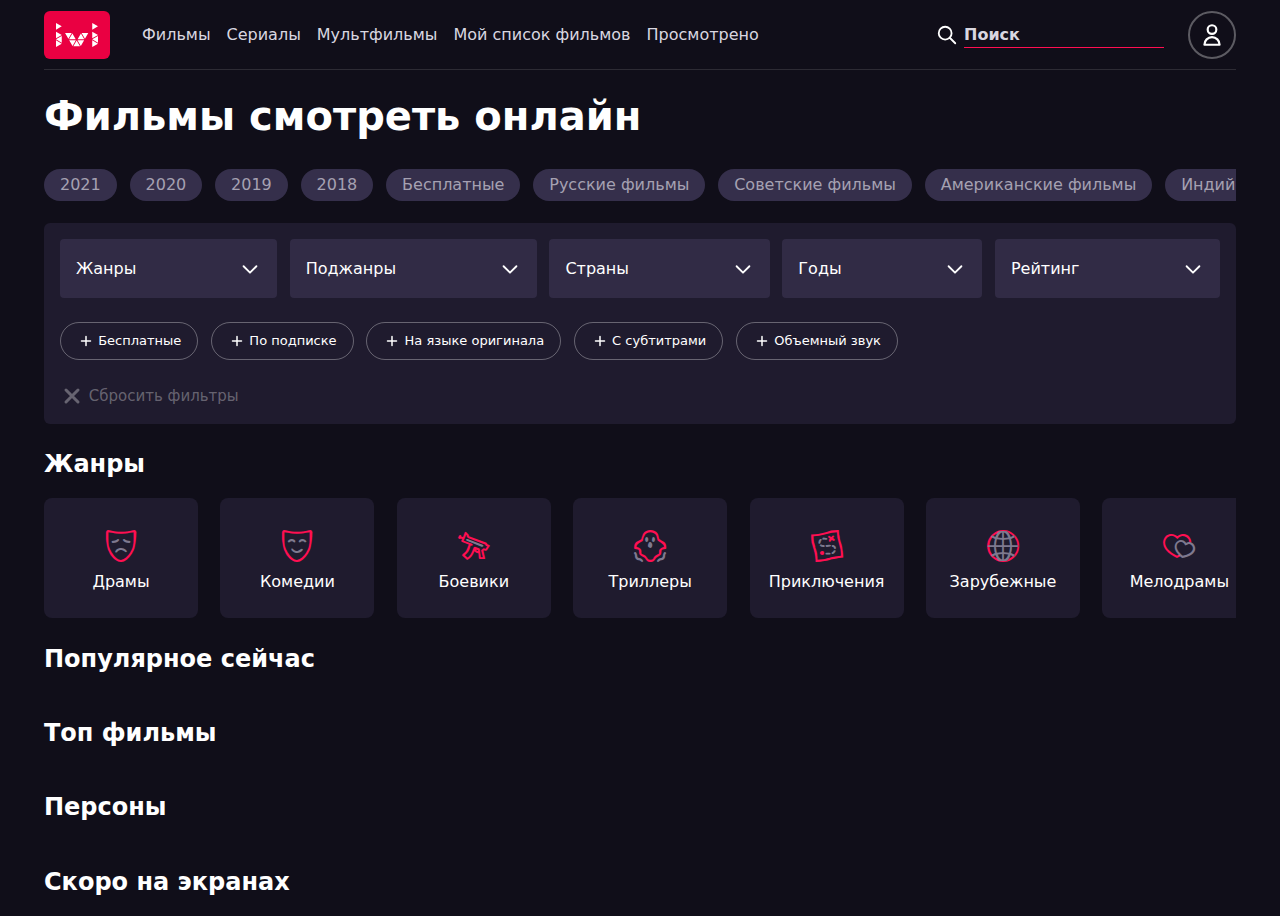
==== commit 6d8d7d80: "feat: full adaptive design for mobile and tablet, toggle menu button" ====
--- a/index.html
+++ b/index.html
@@ -674,7 +674,7 @@
               icon-inner="&#xE16F;"
               icon-outer="&#xE16E;"
             ></div>
-            <p>Драмы</p>
+            <p class="genres__genre-text">Драмы</p>
           </div>
           <div class="genres__genre-card">
             <div
@@ -682,7 +682,7 @@
               icon-inner="&#xE152;"
               icon-outer="&#xE16E;"
             ></div>
-            <p>Комедии</p>
+            <p class="genres__genre-text">Комедии</p>
           </div>
           <div class="genres__genre-card">
             <div
@@ -690,7 +690,7 @@
               icon-inner="&#xE12F;"
               icon-outer="&#xE130;"
             ></div>
-            <p>Боевики</p>
+            <p class="genres__genre-text">Боевики</p>
           </div>
           <div class="genres__genre-card">
             <div
@@ -698,7 +698,7 @@
               icon-inner="&#xE1E0;"
               icon-outer="&#xE1E1;"
             ></div>
-            <p>Триллеры</p>
+            <p class="genres__genre-text">Триллеры</p>
           </div>
           <div class="genres__genre-card">
             <div
@@ -706,7 +706,7 @@
               icon-inner="&#xE139;"
               icon-outer="&#xE138;"
             ></div>
-            <p>Приключения</p>
+            <p class="genres__genre-text">Приключения</p>
           </div>
           <div class="genres__genre-card">
             <div
@@ -714,7 +714,7 @@
               icon-inner="&#xE18A;"
               icon-outer="&#xE18B;"
             ></div>
-            <p>Зарубежные</p>
+            <p class="genres__genre-text">Зарубежные</p>
           </div>
           <div class="genres__genre-card">
             <div
@@ -722,7 +722,7 @@
               icon-inner="&#xE1A8;"
               icon-outer="&#xE1A7;"
             ></div>
-            <p>Мелодрамы</p>
+            <p class="genres__genre-text">Мелодрамы</p>
           </div>
           <div class="genres__genre-card">
             <div
@@ -730,7 +730,7 @@
               icon-inner="&#xE17D;"
               icon-outer="&#xE17C;"
             ></div>
-            <p>Фантастика</p>
+            <p class="genres__genre-text">Фантастика</p>
           </div>
           <div class="genres__genre-card">
             <div
@@ -738,7 +738,7 @@
               icon-inner="&#xE181;"
               icon-outer="&#xE182;"
             ></div>
-            <p>Фэнтези</p>
+            <p class="genres__genre-text">Фэнтези</p>
           </div>
           <div class="genres__genre-card">
             <div
@@ -746,7 +746,7 @@
               icon-inner="&#xE178;"
               icon-outer="&#xE179;"
             ></div>
-            <p>Семейные</p>
+            <p class="genres__genre-text">Семейные</p>
           </div>
           <div class="genres__genre-card">
             <div
@@ -754,7 +754,7 @@
               icon-inner="&#xE15D;"
               icon-outer="&#xE15E;"
             ></div>
-            <p>Детективы</p>
+            <p class="genres__genre-text">Детективы</p>
           </div>
           <div class="genres__genre-card">
             <div
@@ -762,7 +762,7 @@
               icon-inner="&#xE192;"
               icon-outer="&#xE193;"
             ></div>
-            <p>Ужасы</p>
+            <p class="genres__genre-text">Ужасы</p>
           </div>
           <div class="genres__genre-card">
             <div
@@ -770,7 +770,7 @@
               icon-inner="&#xE1D3;"
               icon-outer="&#xE1D4;"
             ></div>
-            <p>Советские</p>
+            <p class="genres__genre-text">Советские</p>
           </div>
           <div class="genres__genre-card">
             <div
@@ -778,7 +778,7 @@
               icon-inner="&#xE1AC;"
               icon-outer="&#xE1AD;"
             ></div>
-            <p>Военные</p>
+            <p class="genres__genre-text">Военные</p>
           </div>
           <div class="genres__genre-card">
             <div
@@ -786,7 +786,7 @@
               icon-inner="&#xE1C7;"
               icon-outer="&#xE1C8;"
             ></div>
-            <p>Русские</p>
+            <p class="genres__genre-text">Русские</p>
           </div>
           <div class="genres__genre-card">
             <div
@@ -794,7 +794,7 @@
               icon-inner="&#xE18F;"
               icon-outer="&#xE190;"
             ></div>
-            <p>Исторические</p>
+            <p class="genres__genre-text">Исторические</p>
           </div>
           <div class="genres__genre-card">
             <div
@@ -802,7 +802,7 @@
               icon-inner="&#xE19B;"
               icon-outer="&#xE19C;"
             ></div>
-            <p>Для детей</p>
+            <p class="genres__genre-text">Для детей</p>
           </div>
           <div class="genres__genre-card">
             <div
@@ -810,7 +810,7 @@
               icon-inner="&#xE155;"
               icon-outer="&#xE156;"
             ></div>
-            <p>По комиксам</p>
+            <p class="genres__genre-text">По комиксам</p>
           </div>
           <div class="genres__genre-card">
             <div
@@ -818,7 +818,7 @@
               icon-inner="&#xE162;"
               icon-outer="&#xE163;"
             ></div>
-            <p>Катастрофы</p>
+            <p class="genres__genre-text">Катастрофы</p>
           </div>
           <div class="genres__genre-card">
             <div
@@ -826,7 +826,7 @@
               icon-inner="&#xE145;"
               icon-outer="&#xE146;"
             ></div>
-            <p>Артхаус</p>
+            <p class="genres__genre-text">Артхаус</p>
           </div>
           <div class="genres__genre-card">
             <div
@@ -834,7 +834,7 @@
               icon-inner="&#xE1C0;"
               icon-outer="&#xE1C1;"
             ></div>
-            <p>Мистические</p>
+            <p class="genres__genre-text">Мистические</p>
           </div>
           <div class="genres__genre-card">
             <div
@@ -842,7 +842,7 @@
               icon-inner="&#xE159;"
               icon-outer="&#xE15A;"
             ></div>
-            <p>Криминал</p>
+            <p class="genres__genre-text">Криминал</p>
           </div>
           <div class="genres__genre-card">
             <div
@@ -850,7 +850,7 @@
               icon-inner="&#xE1DB;"
               icon-outer="&#xE1DC;"
             ></div>
-            <p>Спорт</p>
+            <p class="genres__genre-text">Спорт</p>
           </div>
           <div class="genres__genre-card">
             <div
@@ -858,7 +858,7 @@
               icon-inner="&#xE148;"
               icon-outer="&#xE149;"
             ></div>
-            <p>Биография</p>
+            <p class="genres__genre-text">Биография</p>
           </div>
           <div class="genres__genre-card">
             <div
@@ -866,7 +866,7 @@
               icon-inner="&#xE1E8;"
               icon-outer="&#xE1E9;"
             ></div>
-            <p>Вестерн</p>
+            <p class="genres__genre-text">Вестерн</p>
           </div>
           <div class="genres__genre-card">
             <div
@@ -874,7 +874,7 @@
               icon-inner="&#xE1B3;"
               icon-outer="&#xE1B4;"
             ></div>
-            <p>Музыкальные</p>
+            <p class="genres__genre-text">Музыкальные</p>
           </div>
           <div class="genres__genre-card">
             <div
@@ -882,7 +882,7 @@
               icon-inner="&#xE173;"
               icon-outer="&#xE174;"
             ></div>
-            <p>Эротика</p>
+            <p class="genres__genre-text">Эротика</p>
           </div>
         </div>
       </section>
